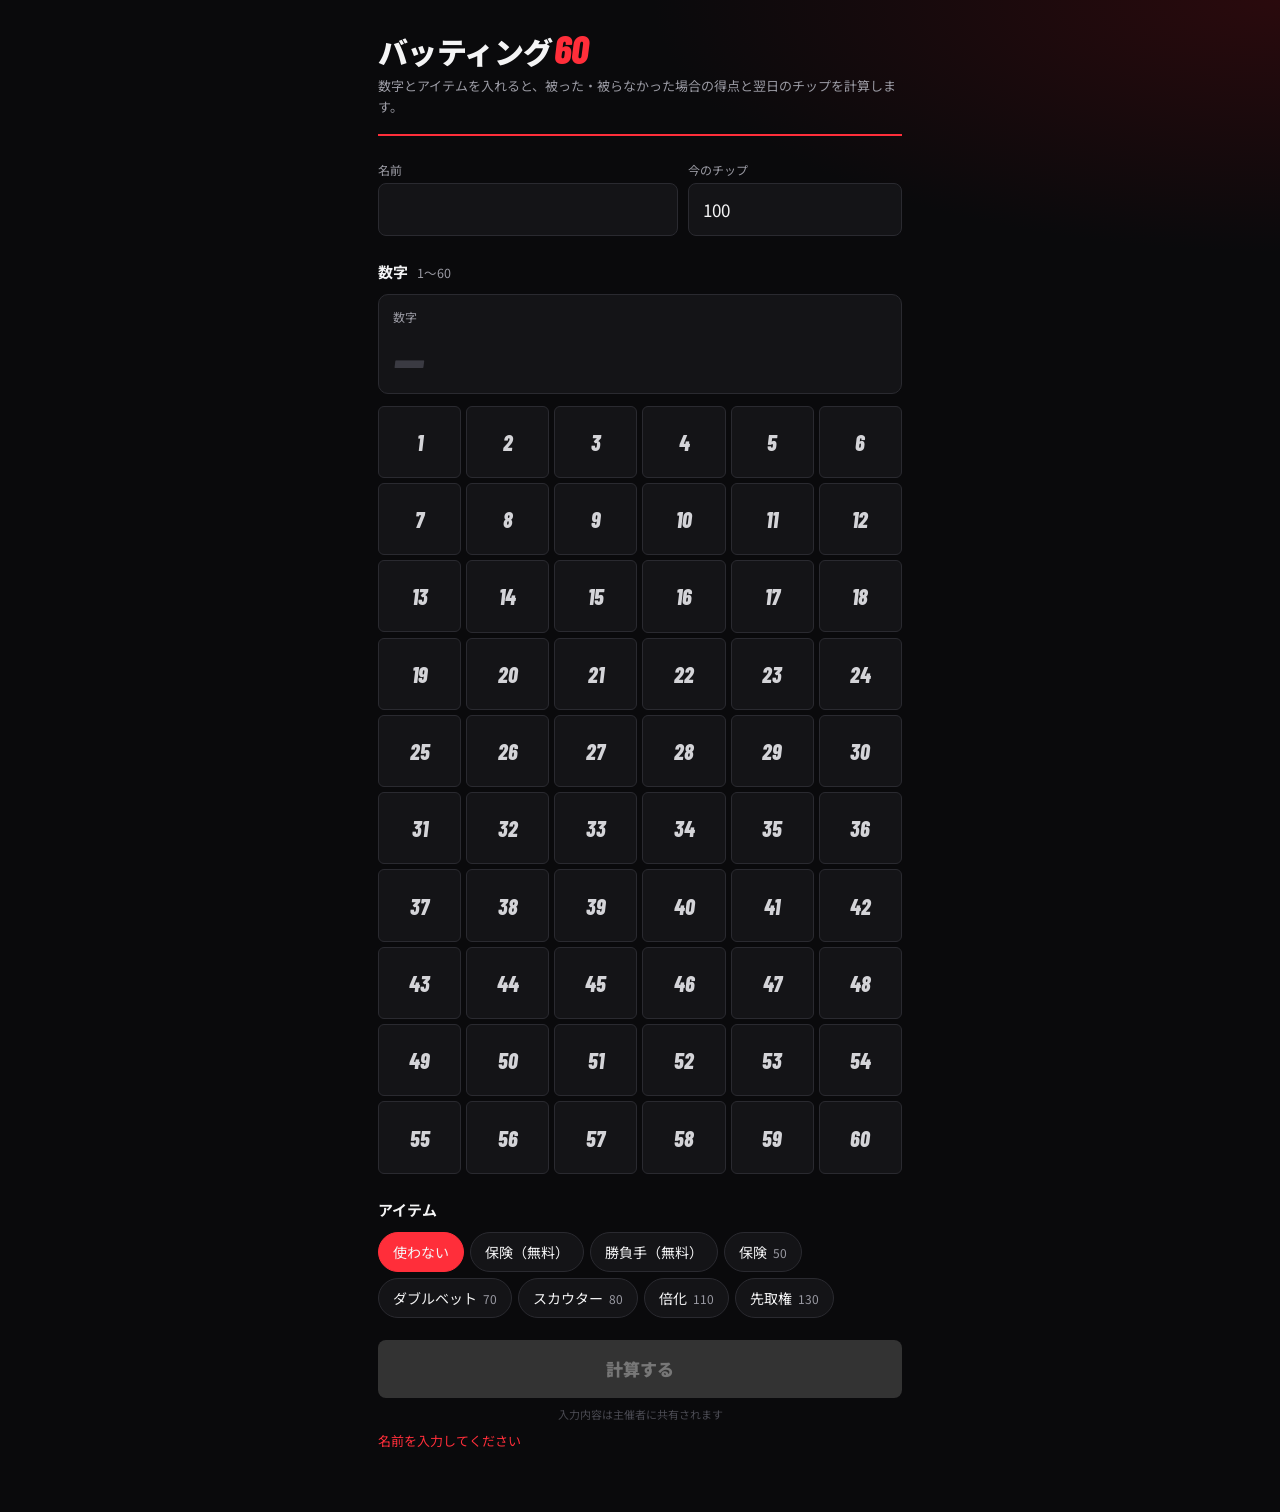
==== batting60/index.html @ 66de7d41 "feat(batting60): バッティング60 得点シミュレーターを追加 Co-Authored-By: Claude Opus 5.5 <noreply@anthropic.com> Claud" ====
<!DOCTYPE html>
<html lang="ja">
<head>
<meta charset="UTF-8">
<meta name="viewport" content="width=device-width, initial-scale=1, viewport-fit=cover">
<title>バッティング60 得点シミュレーター</title>
<link rel="preconnect" href="https://fonts.googleapis.com">
<link rel="preconnect" href="https://fonts.gstatic.com" crossorigin>
<link href="https://fonts.googleapis.com/css2?family=Noto+Sans+JP:wght@400;700;900&family=Barlow+Condensed:ital,wght@1,700;1,800&display=swap" rel="stylesheet">
<script>
/* ================= 設定（ここだけ書き換えてください） ================= */
const CONFIG = {
  // 記録用Googleフォーム（投票用とは別に新しく作ったもの）の formResponse URL
  // 例: "https://docs.google.com/forms/d/e/1FAIpQLSxxxxxxxx/formResponse"
  LOG_FORM: "",
  ENTRY: {
    name:    "entry.1111111111",  // 名前
    number:  "entry.2222222222",  // 数字
    number2: "entry.3333333333",  // 2つ目の数字
    item:    "entry.4444444444",  // アイテム
    chips:   "entry.5555555555",  // 手持ちチップ
  },
  ORGANIZER: "あやちゃ",
};
/* ==================================================================== */
const ITEMS = [
  { id:"none",   name:"使わない",     price:0 },
  { id:"f_ins",  name:"保険（無料）", price:0,   free:true },
  { id:"f_bet",  name:"勝負手（無料）", price:0, free:true },
  { id:"ins",    name:"保険",         price:50 },
  { id:"double", name:"ダブルベット", price:70 },
  { id:"scout",  name:"スカウター",   price:80 },
  { id:"x2",     name:"倍化",         price:110 },
  { id:"first",  name:"先取権",       price:130 },
];
</script>
<style>
:root{--bg:#0a0a0c;--panel:#141417;--line:#2a2a30;--ink:#f4f4f5;--mute:#9a9aa3;--red:#ff2e3a;
  box-sizing:border-box;padding-top:env(safe-area-inset-top,0px);padding-bottom:env(safe-area-inset-bottom,0px)}
*,*::before,*::after{box-sizing:inherit}
html{scroll-padding-top:env(safe-area-inset-top,0px)}
body{margin:0;background:var(--bg);color:var(--ink);font-family:"Noto Sans JP","Hiragino Sans","Yu Gothic",sans-serif;line-height:1.6;
  background-image:radial-gradient(ellipse 70% 40% at 100% 0%,#2a0a0d 0%,transparent 70%);background-attachment:fixed}
.wrap{max-width:560px;margin:0 auto;padding:20px 18px 60px}
.num{font-family:"Barlow Condensed","Arial Narrow",sans-serif;font-style:italic;font-weight:800}
header{padding:8px 0 16px;border-bottom:2px solid var(--red)}
h1{margin:0;font-size:30px;font-weight:900;letter-spacing:-.02em;line-height:1}
h1 .num{color:var(--red);font-size:40px;margin-left:2px}
header p{margin:8px 0 0;font-size:13px;color:var(--mute)}
section{margin-top:24px}
h2{font-size:15px;font-weight:700;margin:0 0 10px}
h2 small{font-weight:400;color:var(--mute);margin-left:6px}
input[type=text],input[type=number]{width:100%;background:var(--panel);border:1px solid var(--line);color:var(--ink);font:inherit;font-size:17px;padding:12px 14px;border-radius:8px}
input:focus{outline:2px solid var(--red);outline-offset:1px;border-color:transparent}
.two{display:grid;grid-template-columns:1.4fr 1fr;gap:10px}
.two label{font-size:12px;color:var(--mute);display:block;margin-bottom:4px}
.pick{display:flex;gap:10px;margin-bottom:12px}
.slot{flex:1;background:var(--panel);border:1px solid var(--line);border-radius:10px;padding:8px 14px;cursor:pointer;text-align:left;color:var(--ink);font:inherit;min-height:88px}
.slot .lbl{font-size:12px;color:var(--mute)}
.slot .v{font-size:54px;line-height:1;display:block;margin-top:2px}
.slot .v.empty{color:#3a3a42}
.slot.active{border-color:var(--red);box-shadow:inset 0 0 0 1px var(--red)}
.slot[hidden]{display:none}
.grid{display:grid;grid-template-columns:repeat(6,1fr);gap:5px}
.cell{aspect-ratio:1.15;background:var(--panel);border:1px solid var(--line);border-radius:6px;color:#d4d4d8;font-size:22px;cursor:pointer;padding:0}
.cell:active{transform:scale(.94)}
.cell.on{background:var(--red);border-color:var(--red);color:#fff}
.cell.on2{background:transparent;border:2px solid var(--red);color:var(--red)}
button:focus-visible{outline:2px solid #fff;outline-offset:2px}
.chips{display:flex;flex-wrap:wrap;gap:6px}
.chip{background:var(--panel);border:1px solid var(--line);color:var(--ink);border-radius:999px;padding:8px 14px;font:inherit;font-size:14px;cursor:pointer}
.chip .pr{color:var(--mute);margin-left:6px;font-size:12px}
.chip.on{background:var(--red);border-color:var(--red)}
.chip.on .pr{color:#ffd6d8}
.go{width:100%;margin-top:22px;background:var(--red);color:#fff;border:0;border-radius:8px;font:inherit;font-weight:900;font-size:17px;padding:15px;cursor:pointer}
.go:disabled{background:#333;color:#777;cursor:not-allowed}
.notice{font-size:11px;color:#4a4a52;margin:8px 0 0;text-align:center}
.warn{color:var(--red);font-size:13px;margin-top:8px;min-height:1em}
#result{margin-top:28px}
#result[hidden]{display:none}
table{width:100%;border-collapse:collapse;font-size:14px}
th,td{padding:10px 6px;border-bottom:1px solid var(--line);text-align:right}
th:first-child,td:first-child{text-align:left}
th{font-size:12px;color:var(--mute);font-weight:400}
td .num{font-size:30px;line-height:1}
td.pt .num{color:var(--red)}
.foot{font-size:12.5px;color:var(--mute);margin-top:10px}
iframe{display:none}
</style>
</head>
<body>
<div class="wrap">
  <header>
    <h1>バッティング<span class="num">60</span></h1>
    <p>数字とアイテムを入れると、被った・被らなかった場合の得点と翌日のチップを計算します。</p>
  </header>

  <section>
    <div class="two">
      <div><label for="name">名前</label><input type="text" id="name" maxlength="30"></div>
      <div><label for="have">今のチップ</label><input type="number" id="have" inputmode="numeric" min="0" value="100"></div>
    </div>
  </section>

  <section>
    <h2>数字 <small>1〜60</small></h2>
    <div class="pick">
      <button type="button" class="slot active" id="slot1"><span class="lbl">数字</span><span class="v num empty" id="v1">—</span></button>
      <button type="button" class="slot" id="slot2" hidden><span class="lbl">2つ目（ダブルベット）</span><span class="v num empty" id="v2">—</span></button>
    </div>
    <div class="grid" id="grid"></div>
  </section>

  <section>
    <h2>アイテム</h2>
    <div class="chips" id="items"></div>
  </section>

  <button type="button" class="go" id="calc" disabled>計算する</button>
  <p class="notice">入力内容は主催者に共有されます</p>
  <div class="warn" id="warn"></div>

  <section id="result" hidden>
    <h2>計算結果</h2>
    <table><thead><tr><th>ケース</th><th>得点</th><th>翌日のチップ</th></tr></thead><tbody id="rows"></tbody></table>
    <p class="foot" id="foot"></p>
  </section>
</div>

<form id="lf" method="POST" target="sink" hidden></form>
<iframe name="sink" title="記録"></iframe>

<script>
(() => {
  const $ = id => document.getElementById(id);
  const st = { n1:null, n2:null, slot:1, item:"none" };
  const it = () => ITEMS.find(i => i.id === st.item);
  const store = { get(k){try{return localStorage.getItem("b60:"+k)}catch{return null}}, set(k,v){try{localStorage.setItem("b60:"+k,v)}catch{}} };
  $("name").value = store.get("name") || "";
  $("have").value = store.get("have") || 100;

  const grid = $("grid");
  for (let i=1;i<=60;i++){ const b=document.createElement("button"); b.type="button"; b.className="cell num"; b.textContent=i; b.dataset.n=i; grid.appendChild(b); }
  grid.onclick = e => {
    const b = e.target.closest(".cell"); if(!b) return; const n=+b.dataset.n;
    if (st.slot===1){ st.n1 = st.n1===n?null:n; if(st.n2===st.n1) st.n2=null; if(st.item==="double"&&st.n1&&!st.n2) st.slot=2; }
    else { if(n===st.n1) return; st.n2 = st.n2===n?null:n; }
    render();
  };
  $("slot1").onclick=()=>{st.slot=1;render()}; $("slot2").onclick=()=>{st.slot=2;render()};

  ITEMS.forEach(x => { const b=document.createElement("button"); b.type="button"; b.className="chip"; b.dataset.id=x.id;
    b.innerHTML=`<span></span>${x.price?`<span class="pr">${x.price}</span>`:""}`; b.firstChild.textContent=x.name; $("items").appendChild(b); });
  $("items").onclick = e => { const b=e.target.closest(".chip"); if(!b) return; st.item=b.dataset.id;
    if(st.item!=="double"){st.n2=null;st.slot=1} else if(st.n1&&!st.n2) st.slot=2; render(); };
  $("name").oninput = render; $("have").oninput = render;

  function render(){
    const dbl = st.item==="double";
    $("slot2").hidden=!dbl; if(!dbl) st.slot=1;
    $("slot1").classList.toggle("active",dbl&&st.slot===1); $("slot2").classList.toggle("active",dbl&&st.slot===2);
    [["v1",st.n1],["v2",st.n2]].forEach(([id,v])=>{ $(id).textContent=v??"—"; $(id).classList.toggle("empty",!v); });
    grid.querySelectorAll(".cell").forEach(c=>{const n=+c.dataset.n; c.classList.toggle("on",n===st.n1); c.classList.toggle("on2",n===st.n2);});
    $("items").querySelectorAll(".chip").forEach(b=>b.classList.toggle("on",b.dataset.id===st.item));
    const have=+$("have").value||0; let w="";
    if(!$("name").value.trim()) w="名前を入力してください";
    else if(!st.n1) w="数字を選んでください";
    else if(dbl&&!st.n2) w="2つ目の数字を選んでください";
    else if(it().price>have) w=`チップが足りません（${it().price}必要）`;
    $("warn").textContent = w; $("calc").disabled = !!w;
  }

  function cases(){
    const n=st.n1, m=st.n2, c3=x=>Math.ceil(x/3);
    switch(st.item){
      case "f_ins": case "ins": return [["被らない",n],["被った",c3(n)]];
      case "f_bet": return [["被らない",n+10],["被った",0]];
      case "double": return [["両方無事",Math.min(n,m)],[`${n}だけ無事`,n],[`${m}だけ無事`,m],["両方被った",0]];
      case "x2": return [["被らない",n*2],["被った",0]];
      case "first": return [["先取権は自分だけ",n],["先取権が2人",Math.ceil(n/2)],["先取権が3人",Math.ceil(n/3)]];
      default: return [["被らない",n],["被った",0]];
    }
  }

  $("calc").onclick = () => {
    const have=+$("have").value||0, x=it(), name=$("name").value.trim();
    store.set("name",name); store.set("have",String(have));
    $("rows").innerHTML = cases().map(([k,p])=>{
      const next = have - x.price + 20 + (p===0?30:0);
      return `<tr><td>${k}</td><td class="pt"><span class="num">${p}</span></td><td><span class="num">${next}</span></td></tr>`;
    }).join("");
    const notes = { scout:"22:00の締切後に被っているか教えてもらえます。変更は22:15までにDMで。",
      f_ins:"無料の保険はイベント中1回だけです。", f_bet:"無料の勝負手はイベント中1回だけです。",
      first:"先取権を使っていない同じ数字の人は0点になります。" };
    $("foot").textContent = [notes[x.id]||"", "翌日のチップ＝今のチップ − アイテム代 ＋20（0点の日は さらに＋30）。余ったチップは10枚＝1点で最終得点に加算されます。"].filter(Boolean).join(" ");
    $("result").hidden=false; $("result").scrollIntoView({behavior:"smooth",block:"start"});

    if (CONFIG.LOG_FORM){
      const f=$("lf"); f.innerHTML=""; f.action=CONFIG.LOG_FORM;
      const add=(k,v)=>{const i=document.createElement("input");i.type="hidden";i.name=k;i.value=v;f.appendChild(i)};
      add(CONFIG.ENTRY.name,name); add(CONFIG.ENTRY.number,String(st.n1));
      if(st.item==="double") add(CONFIG.ENTRY.number2,String(st.n2));
      add(CONFIG.ENTRY.item,x.name); add(CONFIG.ENTRY.chips,String(have));
      f.submit();
    }
  };
  render();
})();
</script>
</body>
</html>
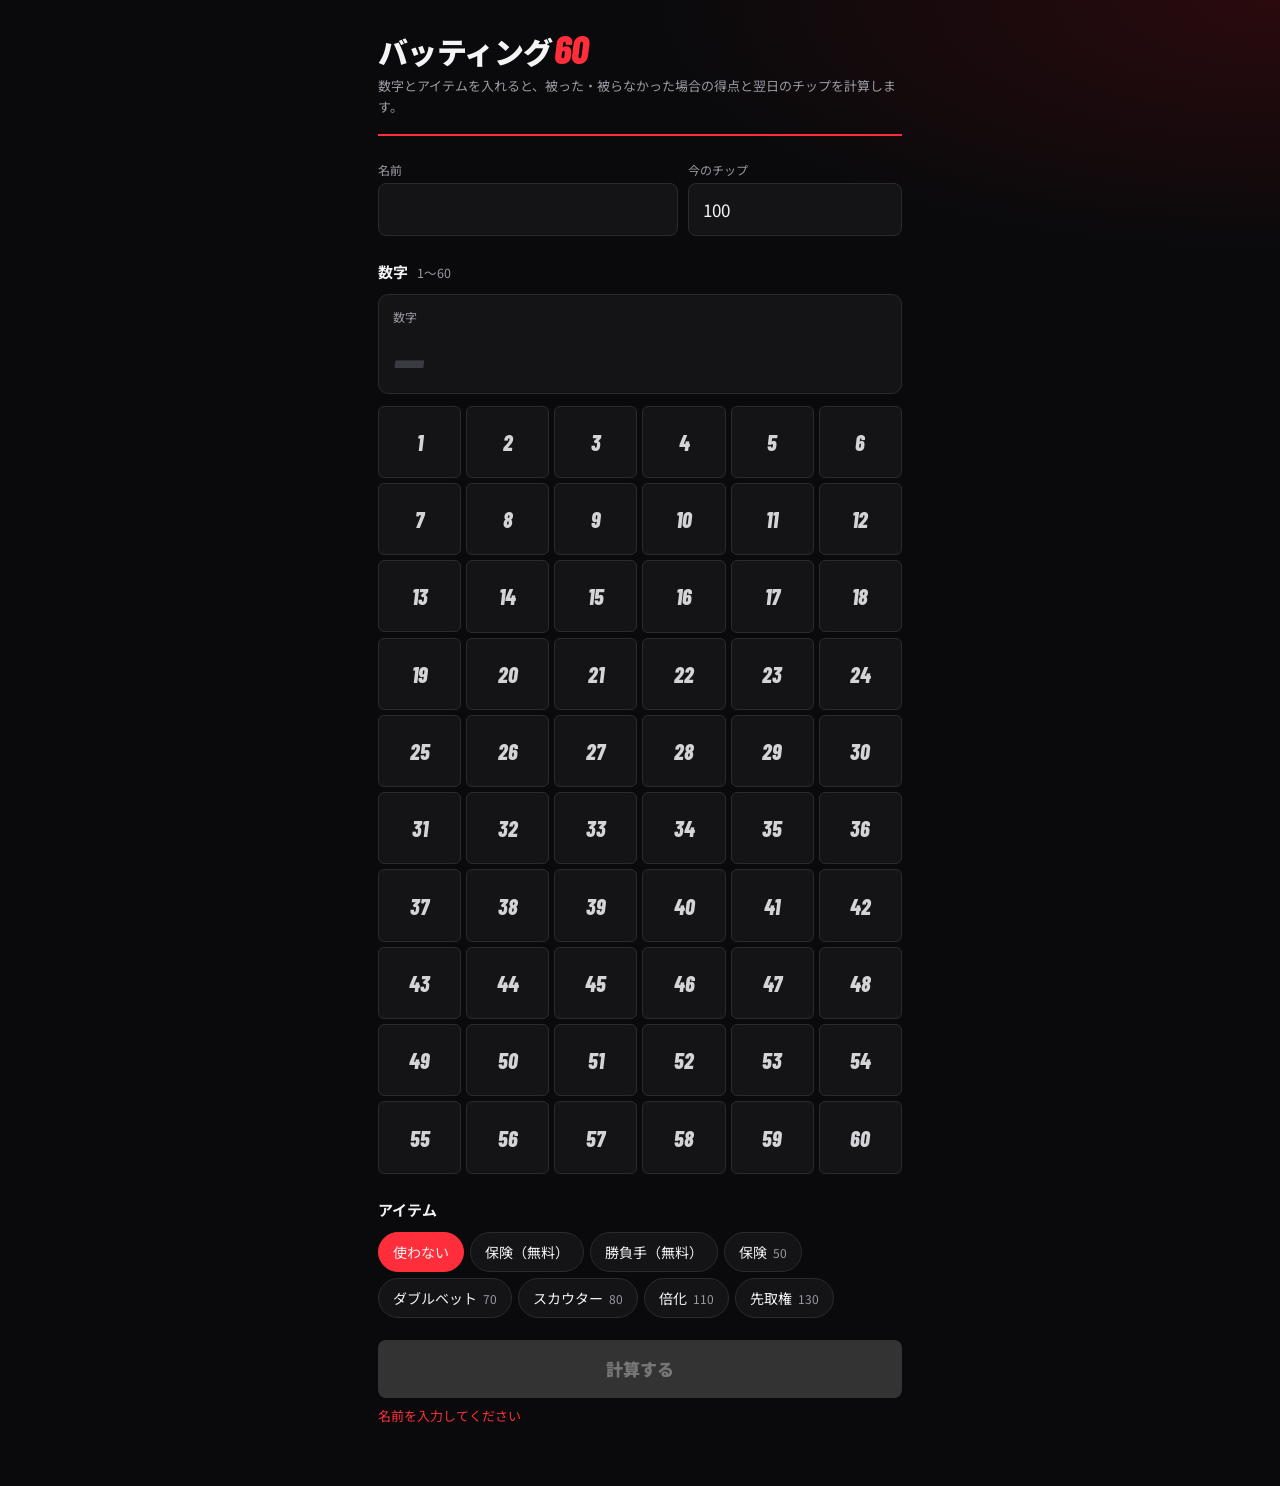
==== commit e41ad06a: "Update index.html" ====
--- a/batting60/index.html
+++ b/batting60/index.html
@@ -12,13 +12,13 @@
 const CONFIG = {
   // 記録用Googleフォーム（投票用とは別に新しく作ったもの）の formResponse URL
   // 例: "https://docs.google.com/forms/d/e/1FAIpQLSxxxxxxxx/formResponse"
-  LOG_FORM: "",
+  LOG_FORM: "https://docs.google.com/forms/d/e/1FAIpQLScbZIUDMCCaBXpPly12tSA_2btu6FDhSR70WxXsdBlyGQ1Bkw/formResponse",
   ENTRY: {
-    name:    "entry.1111111111",  // 名前
-    number:  "entry.2222222222",  // 数字
-    number2: "entry.3333333333",  // 2つ目の数字
-    item:    "entry.4444444444",  // アイテム
-    chips:   "entry.5555555555",  // 手持ちチップ
+    name:    "entry.983643245",  // 名前
+    number:  "entry.1275982873",  // 数字
+    number2: "entry.632704215",  // 2つ目の数字
+    item:    "entry.489943450",  // アイテム
+    chips:   "entry.1508218704",  // 手持ちチップ
   },
   ORGANIZER: "あやちゃ",
 };
@@ -117,7 +117,6 @@
   </section>
 
   <button type="button" class="go" id="calc" disabled>計算する</button>
-  <p class="notice">入力内容は主催者に共有されます</p>
   <div class="warn" id="warn"></div>
 
   <section id="result" hidden>
